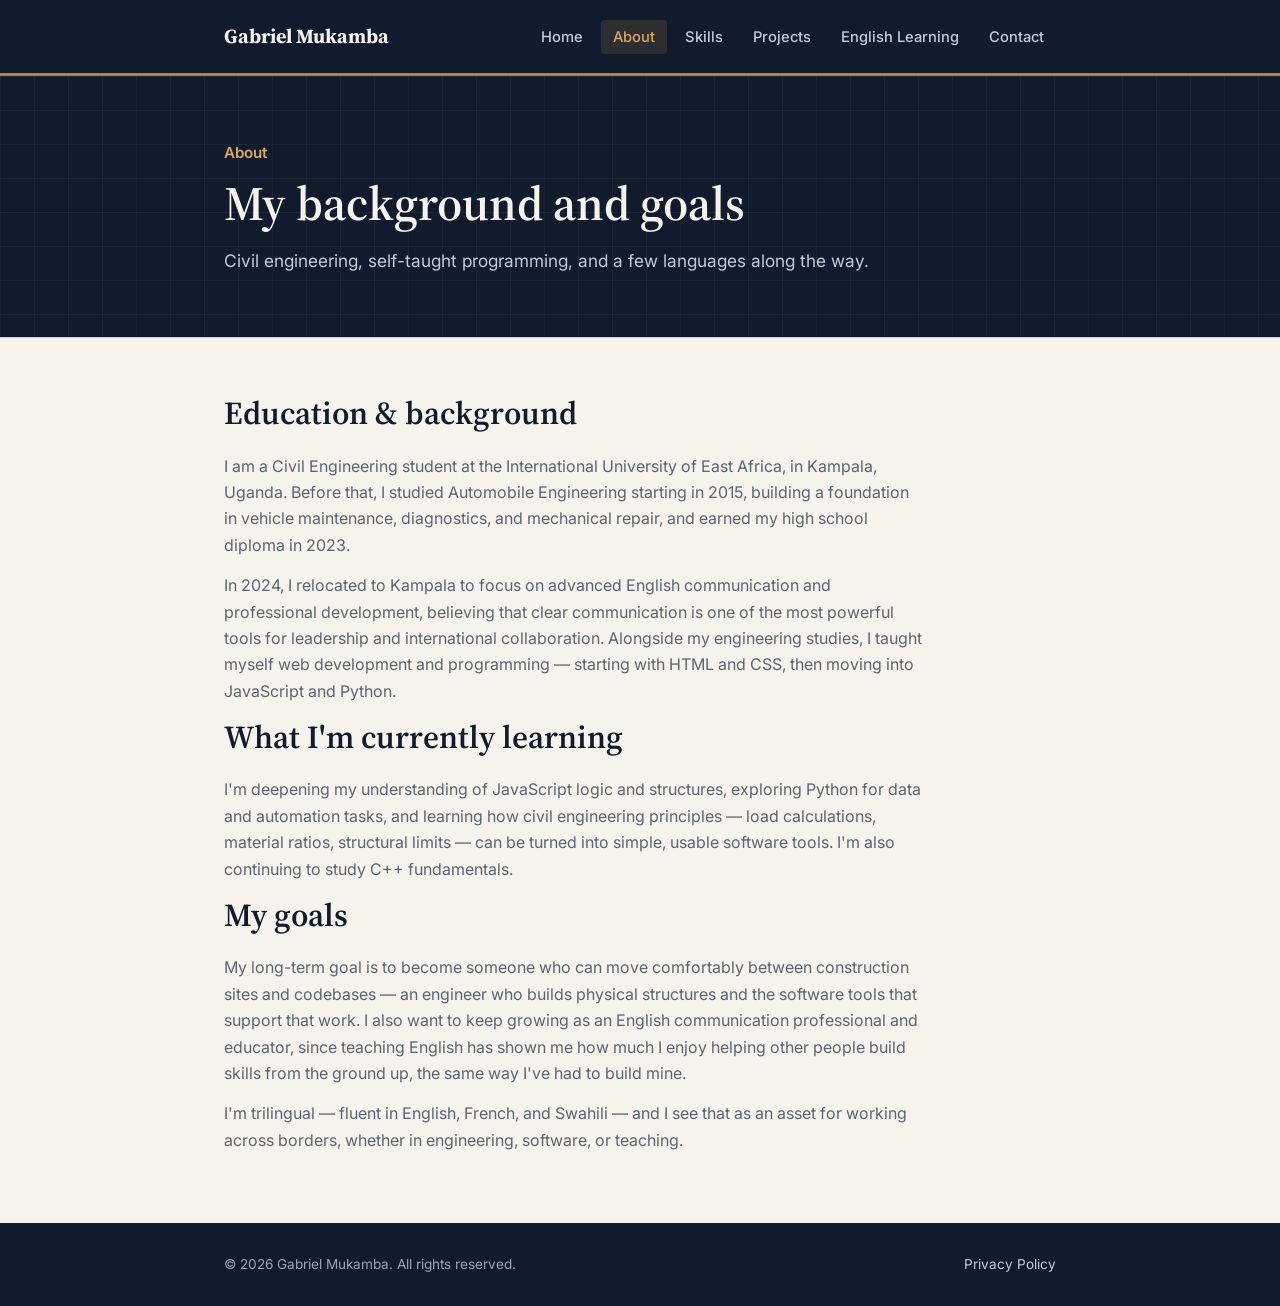
==== about.html @ 7f5d3687 "Add new website pages and improvements" ====
<!DOCTYPE html>
<html lang="en">
<head>
<meta charset="UTF-8">
<meta name="viewport" content="width=device-width, initial-scale=1.0">
<title>About | Gabriel Mukamba</title>
<meta name="description" content="About Gabriel Mukamba — civil engineering education, technical skills, current learning, and goals.">
<link rel="stylesheet" href="style.css">
</head>
<body>

<header class="site-header">
  <nav class="navbar">
    <a class="brand" href="index.html">Gabriel Mukamba</a>
    <ul class="links">
      <li><a href="index.html">Home</a></li>
      <li><a href="about.html" class="active">About</a></li>
      <li><a href="skills.html">Skills</a></li>
      <li><a href="projects.html">Projects</a></li>
      <li><a href="english.html">English Learning</a></li>
      <li><a href="contact.html">Contact</a></li>
    </ul>
  </nav>
</header>

<section class="page-hero">
  <div class="wrap">
    <div class="kicker">About</div>
    <h1>My background and goals</h1>
    <p class="lead">Civil engineering, self-taught programming, and a few languages along the way.</p>
  </div>
</section>

<section>
  <div class="wrap">
    <h2>Education &amp; background</h2>
    <p>I am a Civil Engineering student at the International University of East Africa, in Kampala, Uganda. Before that, I studied Automobile Engineering starting in 2015, building a foundation in vehicle maintenance, diagnostics, and mechanical repair, and earned my high school diploma in 2023.</p>
    <p>In 2024, I relocated to Kampala to focus on advanced English communication and professional development, believing that clear communication is one of the most powerful tools for leadership and international collaboration. Alongside my engineering studies, I taught myself web development and programming — starting with HTML and CSS, then moving into JavaScript and Python.</p>

    <h2>What I'm currently learning</h2>
    <p>I'm deepening my understanding of JavaScript logic and structures, exploring Python for data and automation tasks, and learning how civil engineering principles — load calculations, material ratios, structural limits — can be turned into simple, usable software tools. I'm also continuing to study C++ fundamentals.</p>

    <h2>My goals</h2>
    <p>My long-term goal is to become someone who can move comfortably between construction sites and codebases — an engineer who builds physical structures and the software tools that support that work. I also want to keep growing as an English communication professional and educator, since teaching English has shown me how much I enjoy helping other people build skills from the ground up, the same way I've had to build mine.</p>
    <p>I'm trilingual — fluent in English, French, and Swahili — and I see that as an asset for working across borders, whether in engineering, software, or teaching.</p>
  </div>
</section>

<footer class="site-footer">
  <div class="wrap">
    <span>&copy; 2026 Gabriel Mukamba. All rights reserved.</span>
    <a href="privacy.html">Privacy Policy</a>
  </div>
</footer>

</body>
</html>
---- style.css ----
/* ==========================================================
   Gabriel Mukamba — Portfolio stylesheet
   Blueprint / drafting theme: navy + brass, serif + sans
   ========================================================== */

@import url('https://fonts.googleapis.com/css2?family=Source+Serif+4:opsz,wght@8..60,400;8..60,600;8..60,700&family=Inter:wght@400;500;600;700&display=swap');

:root{
  --navy: #101b2d;
  --navy-deep: #0a1320;
  --paper: #f6f3ec;
  --paper-dim: #e9e4d6;
  --ink: #1c2430;
  --ink-dim: #5b6472;
  --brass: #b8813c;
  --brass-light: #d9a865;
  --line: #d8d2c2;
  --line-dark: #2a3548;
  --maxw: 880px;
}

*{ box-sizing: border-box; margin:0; padding:0; }

html{ scroll-behavior: smooth; }

body{
  background: var(--paper);
  color: var(--ink);
  font-family: 'Inter', sans-serif;
  line-height: 1.65;
  -webkit-font-smoothing: antialiased;
}

h1, h2, h3{
  font-family: 'Source Serif 4', serif;
  font-weight: 600;
  color: var(--navy);
  line-height: 1.2;
}

a{ color: inherit; }

.wrap{ max-width: var(--maxw); margin: 0 auto; padding: 0 24px; }

img{ max-width: 100%; display: block; }

/* ---------- Header / Nav ---------- */
header.site-header{
  background: var(--navy);
  border-bottom: 3px solid var(--brass);
}

nav.navbar{
  max-width: var(--maxw);
  margin: 0 auto;
  padding: 20px 24px;
  display: flex;
  align-items: center;
  justify-content: space-between;
  flex-wrap: wrap;
  gap: 12px;
}

nav.navbar .brand{
  font-family: 'Source Serif 4', serif;
  font-weight: 700;
  font-size: 1.25rem;
  color: var(--paper);
  text-decoration: none;
}

nav.navbar .links{
  display: flex;
  gap: 6px;
  flex-wrap: wrap;
  list-style: none;
}

nav.navbar .links a{
  text-decoration: none;
  color: #c3ccd9;
  font-size: 0.92rem;
  font-weight: 500;
  padding: 8px 12px;
  border-radius: 4px;
  transition: background 0.2s ease, color 0.2s ease;
}

nav.navbar .links a:hover,
nav.navbar .links a.active{
  background: rgba(184,129,60,0.18);
  color: var(--brass-light);
}

/* ---------- Page hero ---------- */
.page-hero{
  background: var(--navy);
  color: var(--paper);
  padding: 64px 0 48px;
  position: relative;
  overflow: hidden;
}

.page-hero::before{
  content: "";
  position: absolute; inset: 0;
  background-image:
    linear-gradient(rgba(216,210,194,0.06) 1px, transparent 1px),
    linear-gradient(90deg, rgba(216,210,194,0.06) 1px, transparent 1px);
  background-size: 34px 34px;
  pointer-events: none;
}

.page-hero .wrap{ position: relative; }

.page-hero .kicker{
  color: var(--brass-light);
  font-size: 0.95rem;
  font-weight: 600;
  margin-bottom: 10px;
}

.page-hero h1{
  color: var(--paper);
  font-size: clamp(2rem, 5vw, 3rem);
}

.page-hero p.lead{
  color: #c3ccd9;
  margin-top: 14px;
  max-width: 62ch;
  font-size: 1.08rem;
}

/* ---------- Home hero (special: photo + intro) ---------- */
.home-hero{
  background: var(--navy);
  color: var(--paper);
  padding: 70px 0 60px;
  position: relative;
  overflow: hidden;
}
.home-hero::before{
  content: "";
  position: absolute; inset: 0;
  background-image:
    linear-gradient(rgba(216,210,194,0.06) 1px, transparent 1px),
    linear-gradient(90deg, rgba(216,210,194,0.06) 1px, transparent 1px);
  background-size: 34px 34px;
}
.home-hero .wrap{
  position: relative;
  display: grid;
  grid-template-columns: 1fr 240px;
  gap: 44px;
  align-items: center;
}
.home-hero .kicker{ color: var(--brass-light); font-weight:600; margin-bottom: 12px; }
.home-hero h1{ color: var(--paper); font-size: clamp(2.2rem, 5.5vw, 3.4rem); }
.home-hero p.role{ color: var(--brass-light); font-size: 1.15rem; margin-top: 10px; font-weight: 500; }
.home-hero p.lead{ color: #c3ccd9; margin-top: 18px; max-width: 58ch; font-size: 1.08rem; }
.home-hero .photo-frame{
  border: 3px solid var(--brass);
  padding: 6px;
  border-radius: 4px;
  background: var(--navy-deep);
}
.home-hero .photo-frame img{ border-radius: 2px; width: 100%; }

@media (max-width: 720px){
  .home-hero .wrap{ grid-template-columns: 1fr; text-align: left; }
  .home-hero .photo-frame{ max-width: 220px; }
}

/* ---------- Sections ---------- */
section{ padding: 56px 0; border-bottom: 1px solid var(--line); }
section:last-of-type{ border-bottom: none; }
section h2{ font-size: clamp(1.5rem, 3vw, 2rem); margin-bottom: 20px; }
section h3{ font-size: 1.25rem; margin-bottom: 10px; }
section p{ color: var(--ink-dim); margin-bottom: 14px; max-width: 70ch; }
section p strong{ color: var(--ink); font-weight: 600; }
section ul{ padding-left: 20px; color: var(--ink-dim); margin-bottom: 14px; }
section li{ margin-bottom: 6px; }

.section-note{
  border-left: 3px solid var(--brass);
  padding-left: 16px;
  color: var(--ink-dim);
  font-size: 0.95rem;
  margin: 20px 0;
}

/* ---------- Home: what's on this site ---------- */
.site-map{
  display: grid;
  grid-template-columns: repeat(2, 1fr);
  gap: 16px;
  margin-top: 10px;
}
.site-map a{
  display: block;
  text-decoration: none;
  background: #fff;
  border: 1px solid var(--line);
  border-left: 3px solid var(--brass);
  padding: 18px 20px;
  border-radius: 4px;
  transition: transform 0.15s ease, border-color 0.15s ease;
}
.site-map a:hover{ transform: translateX(3px); }
.site-map .map-title{ font-family:'Source Serif 4', serif; font-weight:600; color: var(--navy); font-size: 1.05rem; }
.site-map .map-desc{ color: var(--ink-dim); font-size: 0.9rem; margin-top: 4px; }

@media (max-width: 600px){ .site-map{ grid-template-columns: 1fr; } }

/* ---------- Skills ---------- */
.skill-group{ margin-bottom: 30px; }
.skill-group h3{ color: var(--brass); font-size: 1.05rem; text-transform: none; margin-bottom: 8px; }
.skill-row{
  display: flex; justify-content: space-between; align-items: baseline;
  border-bottom: 1px solid var(--line);
  padding: 10px 0;
}
.skill-row .name{ font-weight: 600; color: var(--ink); }
.skill-row .desc{ color: var(--ink-dim); font-size: 0.92rem; max-width: 46ch; text-align: right; }
@media (max-width: 620px){
  .skill-row{ flex-direction: column; gap: 4px; }
  .skill-row .desc{ text-align: left; }
}

/* ---------- Projects ---------- */
.project{
  background: #fff;
  border: 1px solid var(--line);
  border-radius: 6px;
  padding: 28px 30px;
  margin-bottom: 28px;
}
.project h3{ font-size: 1.35rem; }
.project .meta{
  display: flex; flex-wrap: wrap; gap: 8px;
  margin: 10px 0 16px;
}
.project .meta span{
  font-size: 0.78rem; font-weight: 600; letter-spacing: 0.02em;
  background: var(--paper-dim); color: var(--navy);
  padding: 4px 10px; border-radius: 3px;
}
.project h4{
  font-family:'Inter', sans-serif; font-size: 0.85rem; font-weight: 700;
  color: var(--brass); margin: 16px 0 6px; text-transform: uppercase; letter-spacing: 0.04em;
}
.project .link{ display:flex; gap: 12px; flex-wrap: wrap; margin-top: 18px; }
.project .link a{
  text-decoration: none; font-weight: 600; font-size: 0.92rem;
  border: 1px solid var(--navy); color: var(--navy);
  padding: 9px 16px; border-radius: 4px; transition: all 0.15s ease;
}
.project .link a:hover{ background: var(--navy); color: var(--paper); }
.download-btn{
  display: inline-block; margin-top: 14px;
  background: var(--brass); color: #fff !important;
  padding: 10px 18px; border-radius: 4px; text-decoration: none;
  font-weight: 600; font-size: 0.9rem;
}
.download-btn:hover{ background: var(--brass-light); }

/* ---------- English lessons ---------- */
.lesson{
  border-top: 1px solid var(--line);
  padding: 22px 0;
}
.lesson:first-of-type{ border-top: none; }
.lesson .lesson-title{ font-family:'Source Serif 4', serif; font-weight:600; color: var(--navy); font-size: 1.1rem; }
.lesson .lesson-level{ color: var(--brass); font-size: 0.8rem; font-weight: 700; text-transform: uppercase; letter-spacing: 0.03em; margin-bottom: 6px; }
.lesson p{ margin-top: 8px; }

/* ---------- Contact ---------- */
.social-container{ display:flex; flex-wrap:wrap; gap:12px; padding: 20px 0; }
.social-container a{
  display:inline-flex; justify-content:center; align-items:center;
  width:42px; height:42px; background:var(--navy); border-radius:50%;
  transition: background 0.2s ease, transform 0.2s ease;
}
.social-container a:hover{ background: var(--brass); transform: translateY(-3px); }
.social-container a svg{ width:20px; height:20px; fill:#fff; }

.contact-methods{ margin-top: 16px; }
.contact-methods .row{ display:flex; gap: 12px; padding: 10px 0; border-bottom: 1px solid var(--line); }
.contact-methods .label{ width: 90px; font-weight:600; color: var(--navy); flex-shrink:0; }
.contact-methods .value a{ color: var(--brass); text-decoration: none; }

/* ---------- Footer ---------- */
footer.site-footer{
  background: var(--navy);
  color: #9aa6b8;
  padding: 30px 0;
  font-size: 0.85rem;
}
footer.site-footer .wrap{
  display: flex; justify-content: space-between; align-items: center;
  flex-wrap: wrap; gap: 12px;
}
footer.site-footer a{ color: #c3ccd9; text-decoration: none; }
footer.site-footer a:hover{ color: var(--brass-light); }
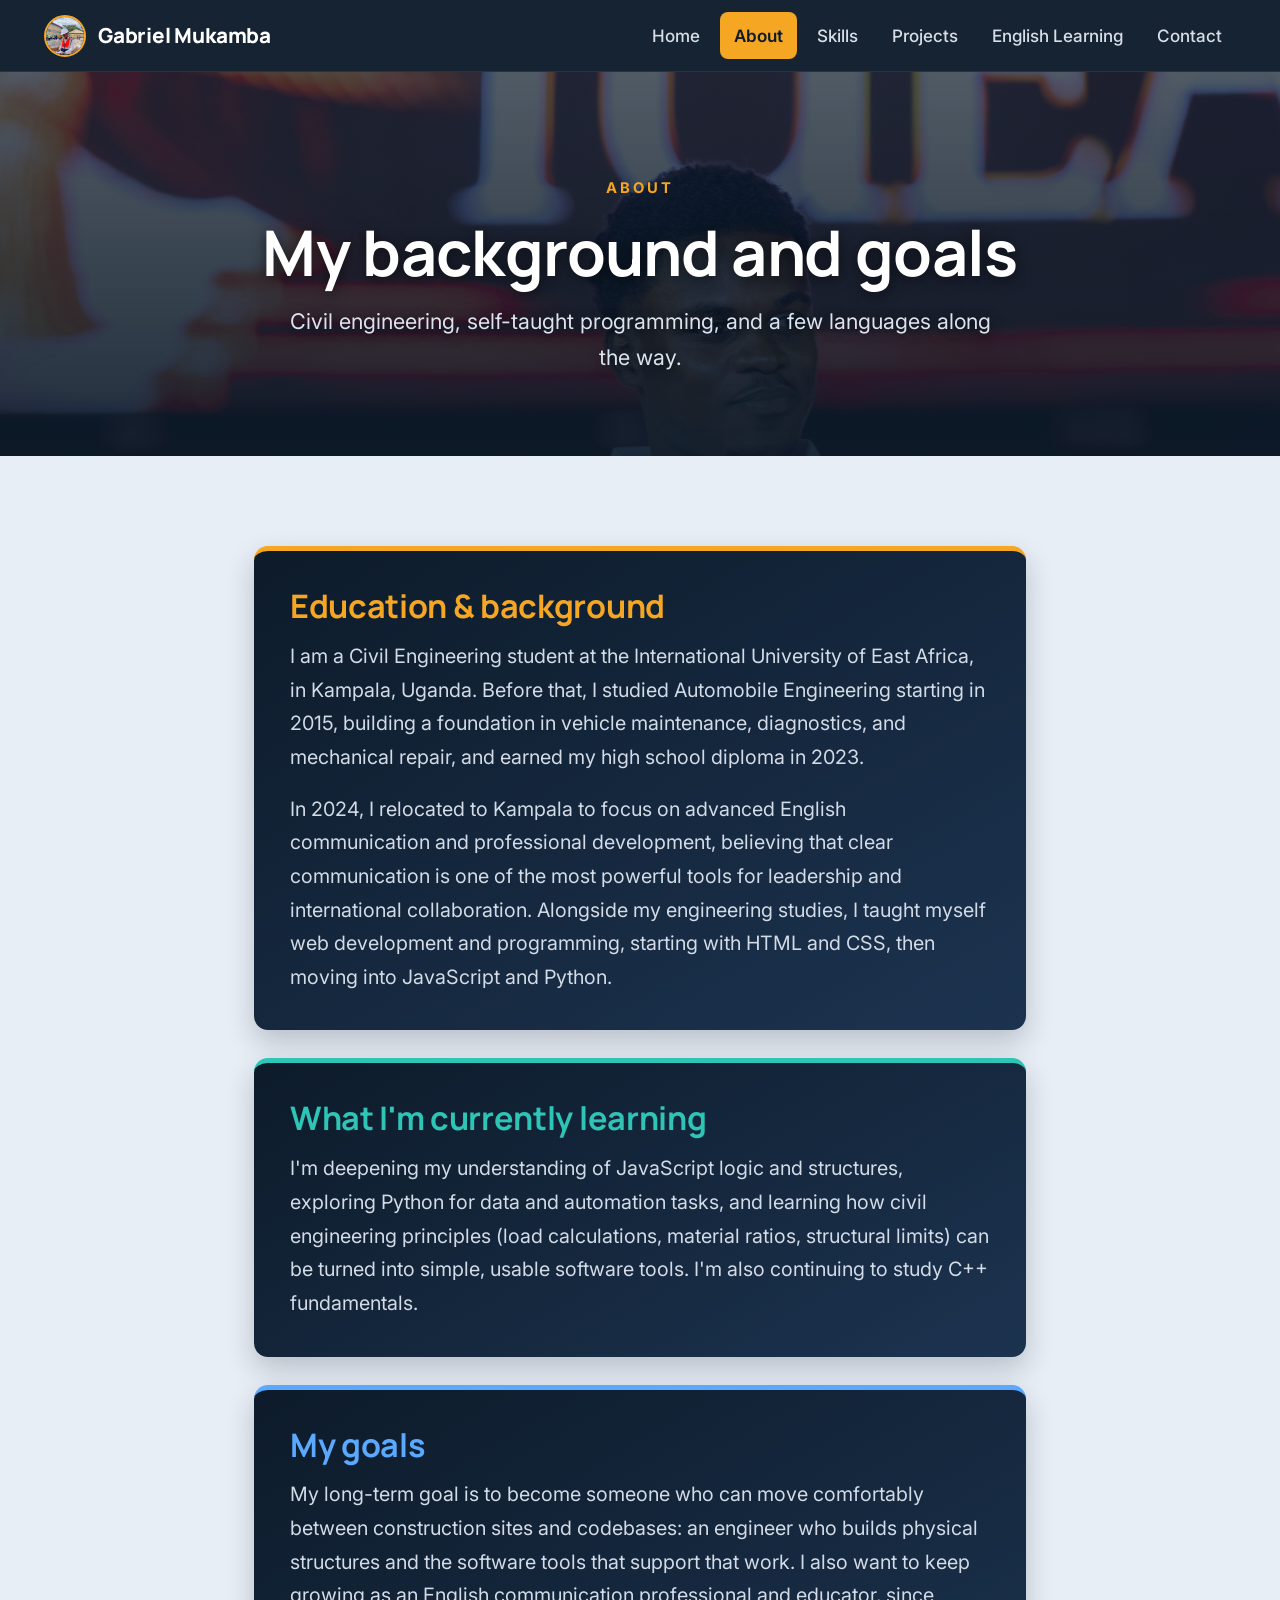
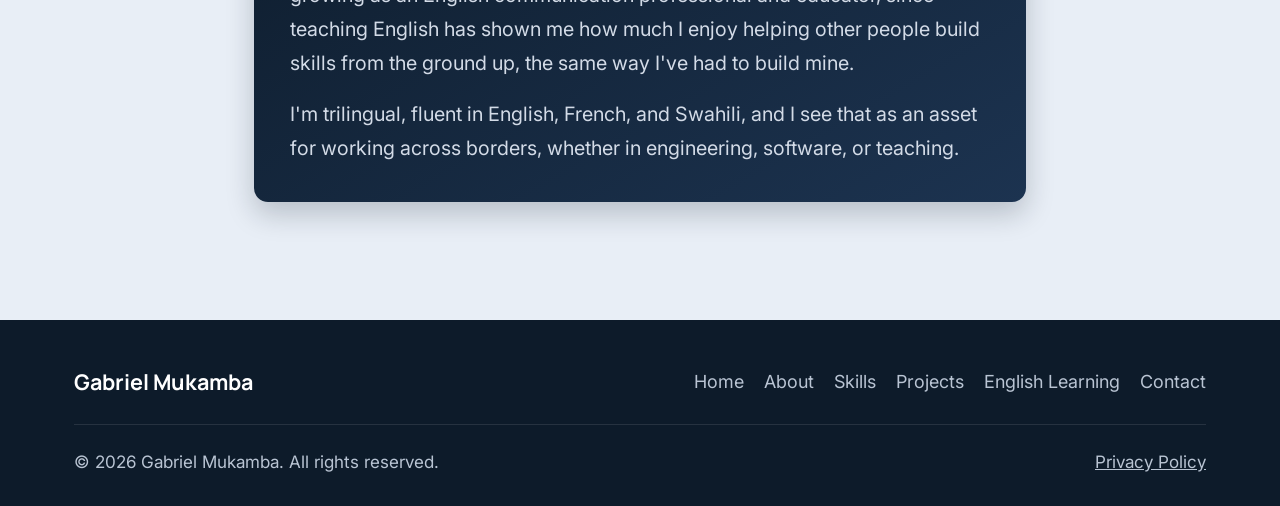
==== commit 0d1f5605: "Redesign portfolio with images folder and link preview" ====
--- a/about.html
+++ b/about.html
@@ -4,17 +4,36 @@
 <meta charset="UTF-8">
 <meta name="viewport" content="width=device-width, initial-scale=1.0">
 <title>About | Gabriel Mukamba</title>
-<meta name="description" content="About Gabriel Mukamba — civil engineering education, technical skills, current learning, and goals.">
+<meta name="description" content="About Gabriel Mukamba - civil engineering education, technical skills, current learning, and goals.">
+<link rel="icon" type="image/png" href="images/logo.png">
+<meta property="og:type" content="website">
+<meta property="og:site_name" content="Gabriel Mukamba">
+<meta property="og:title" content="About | Gabriel Mukamba">
+<meta property="og:description" content="About Gabriel Mukamba - civil engineering education, technical skills, current learning, and goals.">
+<meta property="og:url" content="https://gabrielmukamba.github.io/gabriel-website/about.html">
+<meta property="og:image" content="https://gabrielmukamba.github.io/gabriel-website/images/share.jpg">
+<meta property="og:image:width" content="1200">
+<meta property="og:image:height" content="630">
+<meta name="twitter:card" content="summary_large_image">
+<meta name="twitter:title" content="About | Gabriel Mukamba">
+<meta name="twitter:description" content="About Gabriel Mukamba - civil engineering education, technical skills, current learning, and goals.">
+<meta name="twitter:image" content="https://gabrielmukamba.github.io/gabriel-website/images/share.jpg">
 <link rel="stylesheet" href="style.css">
+<link rel="preconnect" href="https://fonts.googleapis.com">
+<link rel="preconnect" href="https://fonts.gstatic.com" crossorigin>
+<link href="https://fonts.googleapis.com/css2?family=Inter:wght@400;500;600&family=Manrope:wght@600;700;800&display=swap" rel="stylesheet">
 </head>
 <body>
-
 <header class="site-header">
   <nav class="navbar">
-    <a class="brand" href="index.html">Gabriel Mukamba</a>
-    <ul class="links">
+    <a class="brand" href="index.html">
+      <img src="images/logo.png" alt="Gabriel Mukamba logo" class="brand-logo" onerror="this.style.display='none'">
+      <span>Gabriel Mukamba</span>
+    </a>
+    <button class="menu-toggle" id="menuToggle" aria-label="Toggle menu">&#9776;</button>
+    <ul class="links" id="navLinks">
       <li><a href="index.html">Home</a></li>
-      <li><a href="about.html" class="active">About</a></li>
+      <li><a href="about.html" class='active'>About</a></li>
       <li><a href="skills.html">Skills</a></li>
       <li><a href="projects.html">Projects</a></li>
       <li><a href="english.html">English Learning</a></li>
@@ -23,35 +42,52 @@
   </nav>
 </header>
 
-<section class="page-hero">
+<section class="page-banner" style="background-image: linear-gradient(to bottom, rgba(13,27,42,0.72), rgba(13,27,42,0.92)), url('images/photo-2.jpg');">
   <div class="wrap">
-    <div class="kicker">About</div>
+    <span class="kicker">About</span>
     <h1>My background and goals</h1>
     <p class="lead">Civil engineering, self-taught programming, and a few languages along the way.</p>
   </div>
 </section>
 
-<section>
-  <div class="wrap">
-    <h2>Education &amp; background</h2>
+<section class="section-alt">
+  <div class="wrap prose">
+    <div class="about-card">
+      <h2>Education &amp; background</h2>
     <p>I am a Civil Engineering student at the International University of East Africa, in Kampala, Uganda. Before that, I studied Automobile Engineering starting in 2015, building a foundation in vehicle maintenance, diagnostics, and mechanical repair, and earned my high school diploma in 2023.</p>
-    <p>In 2024, I relocated to Kampala to focus on advanced English communication and professional development, believing that clear communication is one of the most powerful tools for leadership and international collaboration. Alongside my engineering studies, I taught myself web development and programming — starting with HTML and CSS, then moving into JavaScript and Python.</p>
-
-    <h2>What I'm currently learning</h2>
-    <p>I'm deepening my understanding of JavaScript logic and structures, exploring Python for data and automation tasks, and learning how civil engineering principles — load calculations, material ratios, structural limits — can be turned into simple, usable software tools. I'm also continuing to study C++ fundamentals.</p>
-
-    <h2>My goals</h2>
-    <p>My long-term goal is to become someone who can move comfortably between construction sites and codebases — an engineer who builds physical structures and the software tools that support that work. I also want to keep growing as an English communication professional and educator, since teaching English has shown me how much I enjoy helping other people build skills from the ground up, the same way I've had to build mine.</p>
-    <p>I'm trilingual — fluent in English, French, and Swahili — and I see that as an asset for working across borders, whether in engineering, software, or teaching.</p>
+    <p>In 2024, I relocated to Kampala to focus on advanced English communication and professional development, believing that clear communication is one of the most powerful tools for leadership and international collaboration. Alongside my engineering studies, I taught myself web development and programming, starting with HTML and CSS, then moving into JavaScript and Python.</p>
+    </div>
+    <div class="about-card">
+      <h2>What I'm currently learning</h2>
+    <p>I'm deepening my understanding of JavaScript logic and structures, exploring Python for data and automation tasks, and learning how civil engineering principles (load calculations, material ratios, structural limits) can be turned into simple, usable software tools. I'm also continuing to study C++ fundamentals.</p>
+    </div>
+    <div class="about-card">
+      <h2>My goals</h2>
+    <p>My long-term goal is to become someone who can move comfortably between construction sites and codebases: an engineer who builds physical structures and the software tools that support that work. I also want to keep growing as an English communication professional and educator, since teaching English has shown me how much I enjoy helping other people build skills from the ground up, the same way I've had to build mine.</p>
+    <p>I'm trilingual, fluent in English, French, and Swahili, and I see that as an asset for working across borders, whether in engineering, software, or teaching.</p>
+    </div>
   </div>
 </section>
 
 <footer class="site-footer">
   <div class="wrap">
-    <span>&copy; 2026 Gabriel Mukamba. All rights reserved.</span>
-    <a href="privacy.html">Privacy Policy</a>
+    <div class="footer-top">
+      <strong>Gabriel Mukamba</strong>
+      <div class="footer-links">
+      <a href="index.html">Home</a>
+      <a href="about.html">About</a>
+      <a href="skills.html">Skills</a>
+      <a href="projects.html">Projects</a>
+      <a href="english.html">English Learning</a>
+      <a href="contact.html">Contact</a>
+      </div>
+    </div>
+    <div class="footer-bottom">
+      <span>&copy; 2026 Gabriel Mukamba. All rights reserved.</span>
+      <a href="privacy.html">Privacy Policy</a>
+    </div>
   </div>
 </footer>
-
+<script src="script.js"></script>
 </body>
 </html>
--- a/style.css
+++ b/style.css
@@ -1,305 +1,199 @@
-/* ==========================================================
-   Gabriel Mukamba — Portfolio stylesheet
-   Blueprint / drafting theme: navy + brass, serif + sans
-   ========================================================== */
+:root {
+  --navy: #0d1b2a;
+  --navy-2: #14263b;
+  --navy-3: #1c3350;
+  --amber: #f5a623;
+  --amber-dark: #c9830c;
+  --light: #e8eef6;
+  --white: #ffffff;
+  --text: #1b2430;
+  --muted: #5b6776;
+  --line: #e1e6ed;
+  --radius: 14px;
+  --shadow: 0 10px 30px rgba(13, 27, 42, 0.10);
+}
+* { margin: 0; padding: 0; box-sizing: border-box; }
+html { scroll-behavior: smooth; font-size: 18px; }
+body { font-family: 'Inter', Arial, sans-serif; color: var(--text); background: var(--white); line-height: 1.7; -webkit-text-size-adjust: 100%; }
+h1, h2, h3, h4, .brand { font-family: 'Manrope', 'Inter', Arial, sans-serif; line-height: 1.2; letter-spacing: -0.01em; }
+img { max-width: 100%; }
+a { color: inherit; }
+.wrap { max-width: 1180px; margin: 0 auto; padding: 0 24px; }
+.kicker { display: inline-block; font-size: 0.82rem; letter-spacing: 0.2em; text-transform: uppercase; color: var(--amber); font-weight: 700; margin-bottom: 14px; }
+.section-alt .kicker, .section .kicker { color: var(--amber-dark); }
 
-@import url('https://fonts.googleapis.com/css2?family=Source+Serif+4:opsz,wght@8..60,400;8..60,600;8..60,700&family=Inter:wght@400;500;600;700&display=swap');
+/* Header */
+.site-header { position: sticky; top: 0; z-index: 1000; background: rgba(13, 27, 42, 0.96); backdrop-filter: blur(10px); border-bottom: 1px solid rgba(255,255,255,0.08); }
+.navbar { max-width: 1240px; margin: 0 auto; padding: 12px 24px; display: flex; align-items: center; justify-content: space-between; }
+.brand { display: flex; align-items: center; gap: 12px; color: #fff; text-decoration: none; font-weight: 800; font-size: 1.15rem; }
+.brand-logo { width: 42px; height: 42px; border-radius: 50%; object-fit: cover; border: 2px solid var(--amber); }
+.links { list-style: none; display: flex; align-items: center; gap: 6px; }
+.links a { display: block; color: #d7dee8; text-decoration: none; font-size: 0.95rem; font-weight: 500; padding: 9px 14px; border-radius: 8px; transition: all 0.25s; }
+.links a:hover { color: #fff; background: rgba(255,255,255,0.08); }
+.links a.active { color: var(--navy); background: var(--amber); font-weight: 600; }
+.menu-toggle { display: none; background: none; border: 0; color: #fff; font-size: 1.9rem; cursor: pointer; }
 
-:root{
-  --navy: #101b2d;
-  --navy-deep: #0a1320;
-  --paper: #f6f3ec;
-  --paper-dim: #e9e4d6;
-  --ink: #1c2430;
-  --ink-dim: #5b6472;
-  --brass: #b8813c;
-  --brass-light: #d9a865;
-  --line: #d8d2c2;
-  --line-dark: #2a3548;
-  --maxw: 880px;
+/* Buttons */
+.btn { display: inline-block; padding: 14px 28px; border-radius: 10px; font-weight: 600; font-size: 1rem; text-decoration: none; border: 2px solid transparent; transition: all 0.25s; cursor: pointer; font-family: inherit; }
+.btn-primary { background: var(--amber); color: var(--navy); }
+.btn-primary:hover { background: #ffb73e; transform: translateY(-2px); }
+.btn-ghost { border-color: rgba(255,255,255,0.55); color: #fff; }
+.btn-ghost:hover { background: #fff; color: var(--navy); }
+.btn-dark { background: var(--navy); color: #fff; }
+.btn-dark:hover { background: var(--navy-3); transform: translateY(-2px); }
+.btn-outline { border-color: var(--navy); color: var(--navy); }
+.btn-outline:hover { background: var(--navy); color: #fff; }
+.btn-row { display: flex; flex-wrap: wrap; gap: 14px; }
+
+/* Hero (blueprint grid) */
+.hero { color: #fff; padding: 90px 0 100px; background-color: var(--navy);
+  background-image: linear-gradient(rgba(255,255,255,0.045) 1px, transparent 1px), linear-gradient(90deg, rgba(255,255,255,0.045) 1px, transparent 1px), radial-gradient(circle at 85% 15%, rgba(245,166,35,0.20), transparent 45%);
+  background-size: 48px 48px, 48px 48px, auto; }
+.hero-grid { display: grid; grid-template-columns: 1.1fr 0.9fr; gap: 56px; align-items: center; }
+.hero h1 { font-size: clamp(2.8rem, 6vw, 4.6rem); font-weight: 800; margin-bottom: 10px; }
+.hero .role { font-size: 1.35rem; color: var(--amber); font-weight: 600; margin-bottom: 20px; }
+.hero p.intro { color: #cdd6e2; font-size: 1.1rem; max-width: 600px; margin-bottom: 32px; }
+
+/* Photo carousel (swipe) */
+.photo-carousel { display: flex; overflow-x: auto; scroll-snap-type: x mandatory; -webkit-overflow-scrolling: touch; scrollbar-width: none; border: 4px solid var(--amber); border-radius: 26px; background: #000; box-shadow: 0 20px 50px rgba(0,0,0,0.4); }
+.photo-carousel::-webkit-scrollbar { display: none; }
+.slide { flex: 0 0 100%; scroll-snap-align: center; }
+.slide img { width: 100%; aspect-ratio: 4 / 5; object-fit: cover; display: block; }
+.carousel-dots { display: flex; justify-content: center; gap: 10px; margin-top: 16px; }
+.dot { width: 12px; height: 12px; border-radius: 50%; border: 2px solid var(--amber); background: transparent; cursor: pointer; padding: 0; }
+.dot.active { background: var(--amber); }
+.carousel-hint { text-align: center; color: #aab6c6; font-size: 0.95rem; margin-top: 8px; }
+
+/* Stats */
+.stats { background: var(--navy-2); color: #fff; }
+.stats-grid { display: grid; grid-template-columns: repeat(4, 1fr); }
+.stat { padding: 30px 20px; text-align: center; border-right: 1px solid rgba(255,255,255,0.08); }
+.stat:last-child { border-right: 0; }
+.stat strong { display: block; font-family: 'Manrope', sans-serif; font-size: 2.1rem; color: var(--amber); }
+.stat span { font-size: 0.95rem; color: #b9c4d3; }
+
+/* Sections */
+.section { padding: 90px 0; background: var(--white); }
+.section-alt { padding: 90px 0; background: var(--light); }
+.section-head { max-width: 720px; margin: 0 auto 50px; text-align: center; }
+.section-head h2 { font-size: clamp(2rem, 4vw, 2.7rem); margin-bottom: 12px; color: var(--navy); }
+.section-head p { color: var(--muted); font-size: 1.1rem; }
+
+/* Cards */
+.card-grid { display: grid; grid-template-columns: repeat(3, 1fr); gap: 26px; }
+.card-grid.two { grid-template-columns: repeat(2, 1fr); }
+.card { --acc: var(--amber); background: linear-gradient(150deg, var(--navy) 0%, var(--navy-3) 100%); color: #fff; border: 0; border-top: 5px solid var(--acc); border-radius: var(--radius); padding: 32px; display: flex; flex-direction: column; box-shadow: 0 12px 28px rgba(13,27,42,0.22); transition: transform 0.3s; text-decoration: none; }
+.card-grid .card:nth-child(3n+2), .card-grid.two .card:nth-child(2) { --acc: #2ec4b6; }
+.card-grid .card:nth-child(3n+3) { --acc: #5aa9ff; }
+.card:hover { transform: translateY(-5px); }
+.card .tag { font-size: 0.8rem; letter-spacing: 0.14em; text-transform: uppercase; color: var(--acc); font-weight: 700; margin-bottom: 10px; }
+.card h3 { font-size: 1.4rem; margin-bottom: 12px; color: var(--acc); }
+.card p { color: #d3dbe7; font-size: 1.02rem; flex: 1; margin-bottom: 20px; }
+.card .go { font-weight: 700; color: #fff; border-bottom: 2px solid var(--acc); align-self: flex-start; padding-bottom: 2px; text-decoration: none; }
+.card.feature { border-top: 5px solid var(--acc); }
+
+/* Page banner with photo */
+.page-banner { color: #fff; text-align: center; padding: 100px 0 80px; background-color: var(--navy); background-size: cover; background-position: center 25%; }
+.page-banner h1 { font-size: clamp(2.3rem, 5vw, 3.5rem); margin-bottom: 12px; text-shadow: 0 2px 14px rgba(0,0,0,0.6); }
+.page-banner .lead { color: #dbe3ee; font-size: 1.2rem; max-width: 720px; margin: 0 auto; text-shadow: 0 2px 12px rgba(0,0,0,0.6); }
+
+/* About / prose */
+.prose { max-width: 820px; margin: 0 auto; }
+.prose h2 { color: var(--navy); font-size: 1.8rem; margin: 40px 0 14px; padding-left: 16px; border-left: 5px solid var(--amber); }
+.prose h2:first-child { margin-top: 0; }
+.prose p { margin-bottom: 18px; font-size: 1.1rem; color: #2c3744; }
+.about-card { --acc: var(--amber); background: linear-gradient(150deg, var(--navy) 0%, var(--navy-3) 100%); color: #fff; border-top: 5px solid var(--acc); border-radius: var(--radius); padding: 36px; margin-bottom: 28px; box-shadow: 0 12px 28px rgba(13,27,42,0.22); }
+.about-card:nth-of-type(2) { --acc: #2ec4b6; }
+.about-card:nth-of-type(3) { --acc: #5aa9ff; }
+.prose .about-card h2 { color: var(--acc); border-left: 0; padding-left: 0; margin: 0 0 14px; }
+.prose .about-card p { color: #d3dbe7; }
+.prose .about-card p:last-child { margin-bottom: 0; }
+
+/* Skills */
+.skill-group { --acc: var(--amber); margin-bottom: 50px; }
+.skill-group.eng { --acc: #2ec4b6; }
+.skill-group.lang { --acc: #5aa9ff; }
+.skill-group h3 { font-size: 1.5rem; color: var(--navy); margin-bottom: 20px; padding-bottom: 10px; border-bottom: 3px solid var(--acc); display: inline-block; }
+.skill-grid { display: grid; grid-template-columns: repeat(auto-fit, minmax(250px, 1fr)); gap: 20px; }
+.skill { background: linear-gradient(150deg, var(--navy) 0%, var(--navy-3) 100%); border-top: 5px solid var(--acc); border-radius: var(--radius); padding: 26px; box-shadow: 0 12px 28px rgba(13,27,42,0.22); transition: transform 0.3s; }
+.skill:hover { transform: translateY(-5px); }
+.skill strong { display: block; font-family: 'Manrope', sans-serif; color: var(--acc); font-size: 1.25rem; margin-bottom: 8px; }
+.skill span { color: #d3dbe7; font-size: 1.02rem; }
+
+/* Projects */
+.project { --acc: var(--amber); background: linear-gradient(150deg, var(--navy) 0%, var(--navy-3) 100%); color: #fff; border: 0; border-top: 5px solid var(--acc); border-radius: var(--radius); padding: 40px; margin-bottom: 30px; box-shadow: 0 12px 28px rgba(13,27,42,0.22); }
+.project:nth-of-type(3n+2) { --acc: #2ec4b6; }
+.project:nth-of-type(3n+3) { --acc: #5aa9ff; }
+.project h3 { font-size: 1.7rem; color: var(--acc); margin-bottom: 10px; }
+.tech { display: flex; flex-wrap: wrap; gap: 8px; margin-bottom: 22px; }
+.tech span { background: rgba(255,255,255,0.1); border: 1px solid var(--acc); color: var(--acc); font-size: 0.8rem; font-weight: 600; padding: 5px 12px; border-radius: 999px; letter-spacing: 0.04em; }
+.project h4 { font-size: 1.05rem; color: var(--acc); text-transform: uppercase; letter-spacing: 0.1em; margin: 18px 0 6px; }
+.project p { color: #d3dbe7; }
+.project .btn-dark { background: var(--acc); color: var(--navy); }
+.project .btn-dark:hover { filter: brightness(1.12); transform: translateY(-2px); }
+.project .btn-outline { border-color: rgba(255,255,255,0.6); color: #fff; }
+.project .btn-outline:hover { background: #fff; color: var(--navy); }
+.project-links { display: flex; flex-wrap: wrap; gap: 12px; margin-top: 26px; }
+
+/* English lessons */
+.lesson { --acc: var(--amber); background: linear-gradient(150deg, var(--navy) 0%, var(--navy-3) 100%); color: #fff; border: 0; border-top: 5px solid var(--acc); border-radius: var(--radius); padding: 30px; margin-bottom: 24px; box-shadow: 0 12px 28px rgba(13,27,42,0.22); }
+.lesson:nth-of-type(3n+2) { --acc: #2ec4b6; }
+.lesson:nth-of-type(3n+3) { --acc: #5aa9ff; }
+.lesson .level { font-size: 0.82rem; letter-spacing: 0.14em; text-transform: uppercase; color: var(--acc); font-weight: 700; }
+.lesson h3 { color: var(--acc); font-size: 1.5rem; margin: 6px 0 12px; }
+.lesson p { color: #d3dbe7; margin-bottom: 12px; }
+.lesson strong { color: #fff; }
+.cta-box { text-align: center; background: var(--navy); color: #fff; padding: 50px 30px; border-radius: var(--radius); margin-top: 40px; }
+.cta-box p { color: #cdd6e2; margin-bottom: 24px; }
+
+/* Contact */
+.contact-layout { display: grid; grid-template-columns: 1fr 1fr; gap: 36px; align-items: start; }
+.panel { background: linear-gradient(155deg, var(--navy) 0%, var(--navy-3) 100%); color: #fff; border-radius: var(--radius); padding: 38px; box-shadow: 0 16px 36px rgba(13,27,42,0.28); border-top: 5px solid var(--amber); }
+.panel h2 { color: #fff; font-size: 1.5rem; margin-bottom: 18px; }
+.panel h2:not(:first-child) { margin-top: 34px; }
+.contact-methods .row { display: flex; justify-content: space-between; gap: 14px; flex-wrap: wrap; padding: 16px 0; border-bottom: 1px solid rgba(255,255,255,0.14); font-size: 1.08rem; }
+.contact-methods .label { color: var(--amber); text-transform: uppercase; font-size: 0.85rem; letter-spacing: 0.12em; font-weight: 600; }
+.contact-methods a { text-decoration: none; font-weight: 600; color: #fff; }
+.contact-methods a:hover { color: var(--amber); }
+.panel .note { color: #b9c4d3; margin-bottom: 18px; }
+.social-container { display: flex; flex-wrap: wrap; gap: 14px; }
+.social-container a { width: 58px; height: 58px; border-radius: 50%; display: inline-flex; align-items: center; justify-content: center; background: rgba(255,255,255,0.08); border: 2px solid var(--amber); transition: all 0.3s ease; }
+.social-container svg { width: 26px; height: 26px; fill: #fff; transition: fill 0.3s; }
+.social-container a:hover { background: var(--amber); transform: translateY(-3px); }
+.social-container a:hover svg { fill: var(--navy); }
+.site-list { list-style: none; }
+.site-list li { border-bottom: 1px solid rgba(255,255,255,0.14); }
+.site-list a { display: flex; justify-content: space-between; padding: 14px 0; text-decoration: none; font-weight: 600; color: #fff; }
+.site-list a:hover { color: var(--amber); }
+
+/* Policy */
+.policy h2 { color: var(--navy); font-size: 1.4rem; margin: 30px 0 10px; }
+.policy p { margin-bottom: 14px; }
+.policy a { color: var(--amber-dark); }
+
+/* Footer */
+.site-footer { background: var(--navy); color: #b9c4d3; padding: 44px 0 30px; }
+.footer-top { display: flex; justify-content: space-between; align-items: center; flex-wrap: wrap; gap: 20px; padding-bottom: 24px; border-bottom: 1px solid rgba(255,255,255,0.1); }
+.footer-top strong { font-family: 'Manrope', sans-serif; color: #fff; font-size: 1.2rem; }
+.footer-links { display: flex; flex-wrap: wrap; gap: 20px; }
+.footer-links a { color: #b9c4d3; text-decoration: none; }
+.footer-links a:hover { color: var(--amber); }
+.footer-bottom { display: flex; justify-content: space-between; flex-wrap: wrap; gap: 12px; padding-top: 22px; font-size: 0.95rem; }
+.footer-bottom a { color: #b9c4d3; }
+
+/* Responsive */
+@media (max-width: 960px) {
+  .menu-toggle { display: block; }
+  .links { display: none; position: absolute; top: 66px; left: 0; width: 100%; background: var(--navy); flex-direction: column; align-items: stretch; padding: 16px 24px 24px; border-bottom: 1px solid rgba(255,255,255,0.1); }
+  .links.open { display: flex; }
+  .hero-grid, .contact-layout, .card-grid, .card-grid.two { grid-template-columns: 1fr; }
+  .stats-grid { grid-template-columns: repeat(2, 1fr); }
+  .stat:nth-child(2) { border-right: 0; }
+  .hero { padding: 60px 0 70px; }
+  .photo-carousel { max-width: 440px; margin: 0 auto; }
 }
-
-*{ box-sizing: border-box; margin:0; padding:0; }
-
-html{ scroll-behavior: smooth; }
-
-body{
-  background: var(--paper);
-  color: var(--ink);
-  font-family: 'Inter', sans-serif;
-  line-height: 1.65;
-  -webkit-font-smoothing: antialiased;
-}
-
-h1, h2, h3{
-  font-family: 'Source Serif 4', serif;
-  font-weight: 600;
-  color: var(--navy);
-  line-height: 1.2;
-}
-
-a{ color: inherit; }
-
-.wrap{ max-width: var(--maxw); margin: 0 auto; padding: 0 24px; }
-
-img{ max-width: 100%; display: block; }
-
-/* ---------- Header / Nav ---------- */
-header.site-header{
-  background: var(--navy);
-  border-bottom: 3px solid var(--brass);
-}
-
-nav.navbar{
-  max-width: var(--maxw);
-  margin: 0 auto;
-  padding: 20px 24px;
-  display: flex;
-  align-items: center;
-  justify-content: space-between;
-  flex-wrap: wrap;
-  gap: 12px;
-}
-
-nav.navbar .brand{
-  font-family: 'Source Serif 4', serif;
-  font-weight: 700;
-  font-size: 1.25rem;
-  color: var(--paper);
-  text-decoration: none;
-}
-
-nav.navbar .links{
-  display: flex;
-  gap: 6px;
-  flex-wrap: wrap;
-  list-style: none;
-}
-
-nav.navbar .links a{
-  text-decoration: none;
-  color: #c3ccd9;
-  font-size: 0.92rem;
-  font-weight: 500;
-  padding: 8px 12px;
-  border-radius: 4px;
-  transition: background 0.2s ease, color 0.2s ease;
-}
-
-nav.navbar .links a:hover,
-nav.navbar .links a.active{
-  background: rgba(184,129,60,0.18);
-  color: var(--brass-light);
-}
-
-/* ---------- Page hero ---------- */
-.page-hero{
-  background: var(--navy);
-  color: var(--paper);
-  padding: 64px 0 48px;
-  position: relative;
-  overflow: hidden;
-}
-
-.page-hero::before{
-  content: "";
-  position: absolute; inset: 0;
-  background-image:
-    linear-gradient(rgba(216,210,194,0.06) 1px, transparent 1px),
-    linear-gradient(90deg, rgba(216,210,194,0.06) 1px, transparent 1px);
-  background-size: 34px 34px;
-  pointer-events: none;
-}
-
-.page-hero .wrap{ position: relative; }
-
-.page-hero .kicker{
-  color: var(--brass-light);
-  font-size: 0.95rem;
-  font-weight: 600;
-  margin-bottom: 10px;
-}
-
-.page-hero h1{
-  color: var(--paper);
-  font-size: clamp(2rem, 5vw, 3rem);
-}
-
-.page-hero p.lead{
-  color: #c3ccd9;
-  margin-top: 14px;
-  max-width: 62ch;
-  font-size: 1.08rem;
-}
-
-/* ---------- Home hero (special: photo + intro) ---------- */
-.home-hero{
-  background: var(--navy);
-  color: var(--paper);
-  padding: 70px 0 60px;
-  position: relative;
-  overflow: hidden;
-}
-.home-hero::before{
-  content: "";
-  position: absolute; inset: 0;
-  background-image:
-    linear-gradient(rgba(216,210,194,0.06) 1px, transparent 1px),
-    linear-gradient(90deg, rgba(216,210,194,0.06) 1px, transparent 1px);
-  background-size: 34px 34px;
-}
-.home-hero .wrap{
-  position: relative;
-  display: grid;
-  grid-template-columns: 1fr 240px;
-  gap: 44px;
-  align-items: center;
-}
-.home-hero .kicker{ color: var(--brass-light); font-weight:600; margin-bottom: 12px; }
-.home-hero h1{ color: var(--paper); font-size: clamp(2.2rem, 5.5vw, 3.4rem); }
-.home-hero p.role{ color: var(--brass-light); font-size: 1.15rem; margin-top: 10px; font-weight: 500; }
-.home-hero p.lead{ color: #c3ccd9; margin-top: 18px; max-width: 58ch; font-size: 1.08rem; }
-.home-hero .photo-frame{
-  border: 3px solid var(--brass);
-  padding: 6px;
-  border-radius: 4px;
-  background: var(--navy-deep);
-}
-.home-hero .photo-frame img{ border-radius: 2px; width: 100%; }
-
-@media (max-width: 720px){
-  .home-hero .wrap{ grid-template-columns: 1fr; text-align: left; }
-  .home-hero .photo-frame{ max-width: 220px; }
-}
-
-/* ---------- Sections ---------- */
-section{ padding: 56px 0; border-bottom: 1px solid var(--line); }
-section:last-of-type{ border-bottom: none; }
-section h2{ font-size: clamp(1.5rem, 3vw, 2rem); margin-bottom: 20px; }
-section h3{ font-size: 1.25rem; margin-bottom: 10px; }
-section p{ color: var(--ink-dim); margin-bottom: 14px; max-width: 70ch; }
-section p strong{ color: var(--ink); font-weight: 600; }
-section ul{ padding-left: 20px; color: var(--ink-dim); margin-bottom: 14px; }
-section li{ margin-bottom: 6px; }
-
-.section-note{
-  border-left: 3px solid var(--brass);
-  padding-left: 16px;
-  color: var(--ink-dim);
-  font-size: 0.95rem;
-  margin: 20px 0;
-}
-
-/* ---------- Home: what's on this site ---------- */
-.site-map{
-  display: grid;
-  grid-template-columns: repeat(2, 1fr);
-  gap: 16px;
-  margin-top: 10px;
-}
-.site-map a{
-  display: block;
-  text-decoration: none;
-  background: #fff;
-  border: 1px solid var(--line);
-  border-left: 3px solid var(--brass);
-  padding: 18px 20px;
-  border-radius: 4px;
-  transition: transform 0.15s ease, border-color 0.15s ease;
-}
-.site-map a:hover{ transform: translateX(3px); }
-.site-map .map-title{ font-family:'Source Serif 4', serif; font-weight:600; color: var(--navy); font-size: 1.05rem; }
-.site-map .map-desc{ color: var(--ink-dim); font-size: 0.9rem; margin-top: 4px; }
-
-@media (max-width: 600px){ .site-map{ grid-template-columns: 1fr; } }
-
-/* ---------- Skills ---------- */
-.skill-group{ margin-bottom: 30px; }
-.skill-group h3{ color: var(--brass); font-size: 1.05rem; text-transform: none; margin-bottom: 8px; }
-.skill-row{
-  display: flex; justify-content: space-between; align-items: baseline;
-  border-bottom: 1px solid var(--line);
-  padding: 10px 0;
-}
-.skill-row .name{ font-weight: 600; color: var(--ink); }
-.skill-row .desc{ color: var(--ink-dim); font-size: 0.92rem; max-width: 46ch; text-align: right; }
-@media (max-width: 620px){
-  .skill-row{ flex-direction: column; gap: 4px; }
-  .skill-row .desc{ text-align: left; }
-}
-
-/* ---------- Projects ---------- */
-.project{
-  background: #fff;
-  border: 1px solid var(--line);
-  border-radius: 6px;
-  padding: 28px 30px;
-  margin-bottom: 28px;
-}
-.project h3{ font-size: 1.35rem; }
-.project .meta{
-  display: flex; flex-wrap: wrap; gap: 8px;
-  margin: 10px 0 16px;
-}
-.project .meta span{
-  font-size: 0.78rem; font-weight: 600; letter-spacing: 0.02em;
-  background: var(--paper-dim); color: var(--navy);
-  padding: 4px 10px; border-radius: 3px;
-}
-.project h4{
-  font-family:'Inter', sans-serif; font-size: 0.85rem; font-weight: 700;
-  color: var(--brass); margin: 16px 0 6px; text-transform: uppercase; letter-spacing: 0.04em;
-}
-.project .link{ display:flex; gap: 12px; flex-wrap: wrap; margin-top: 18px; }
-.project .link a{
-  text-decoration: none; font-weight: 600; font-size: 0.92rem;
-  border: 1px solid var(--navy); color: var(--navy);
-  padding: 9px 16px; border-radius: 4px; transition: all 0.15s ease;
-}
-.project .link a:hover{ background: var(--navy); color: var(--paper); }
-.download-btn{
-  display: inline-block; margin-top: 14px;
-  background: var(--brass); color: #fff !important;
-  padding: 10px 18px; border-radius: 4px; text-decoration: none;
-  font-weight: 600; font-size: 0.9rem;
-}
-.download-btn:hover{ background: var(--brass-light); }
-
-/* ---------- English lessons ---------- */
-.lesson{
-  border-top: 1px solid var(--line);
-  padding: 22px 0;
-}
-.lesson:first-of-type{ border-top: none; }
-.lesson .lesson-title{ font-family:'Source Serif 4', serif; font-weight:600; color: var(--navy); font-size: 1.1rem; }
-.lesson .lesson-level{ color: var(--brass); font-size: 0.8rem; font-weight: 700; text-transform: uppercase; letter-spacing: 0.03em; margin-bottom: 6px; }
-.lesson p{ margin-top: 8px; }
-
-/* ---------- Contact ---------- */
-.social-container{ display:flex; flex-wrap:wrap; gap:12px; padding: 20px 0; }
-.social-container a{
-  display:inline-flex; justify-content:center; align-items:center;
-  width:42px; height:42px; background:var(--navy); border-radius:50%;
-  transition: background 0.2s ease, transform 0.2s ease;
-}
-.social-container a:hover{ background: var(--brass); transform: translateY(-3px); }
-.social-container a svg{ width:20px; height:20px; fill:#fff; }
-
-.contact-methods{ margin-top: 16px; }
-.contact-methods .row{ display:flex; gap: 12px; padding: 10px 0; border-bottom: 1px solid var(--line); }
-.contact-methods .label{ width: 90px; font-weight:600; color: var(--navy); flex-shrink:0; }
-.contact-methods .value a{ color: var(--brass); text-decoration: none; }
-
-/* ---------- Footer ---------- */
-footer.site-footer{
-  background: var(--navy);
-  color: #9aa6b8;
-  padding: 30px 0;
-  font-size: 0.85rem;
-}
-footer.site-footer .wrap{
-  display: flex; justify-content: space-between; align-items: center;
-  flex-wrap: wrap; gap: 12px;
-}
-footer.site-footer a{ color: #c3ccd9; text-decoration: none; }
-footer.site-footer a:hover{ color: var(--brass-light); }+@media (max-width: 560px) {
+  html { font-size: 17px; }
+  .project, .panel, .card { padding: 26px; }
+  .brand span { font-size: 1rem; }
+}
